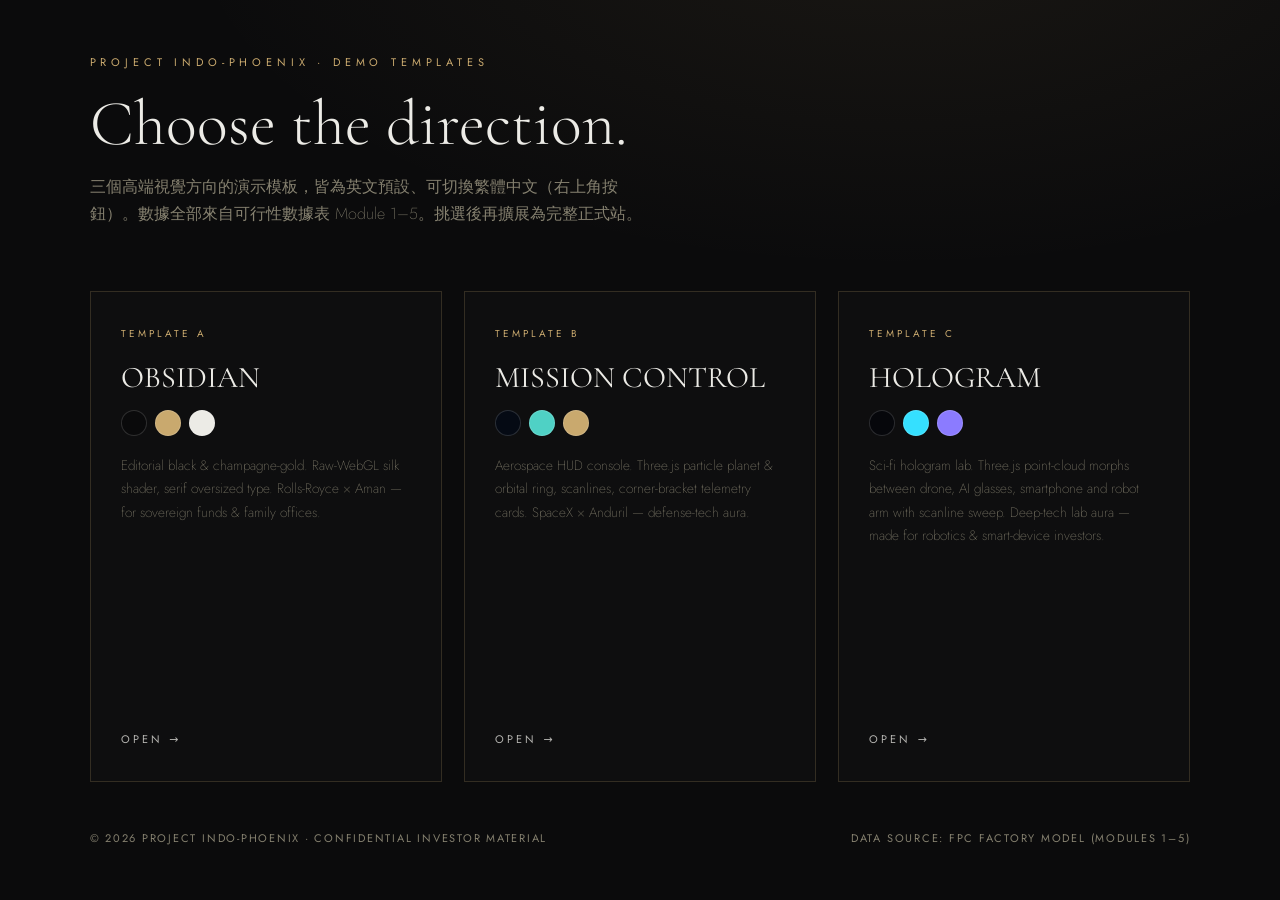
==== index.html @ f3209ee1 "feat: initial commit with Project Indo-Phoenix landing pages and DMC governance" ====
<!DOCTYPE html>
<html lang="en">
<head>
<meta charset="UTF-8">
<meta name="viewport" content="width=device-width, initial-scale=1.0">
<title>Project Indo-Phoenix — Template Selection</title>
<link rel="preconnect" href="https://fonts.googleapis.com">
<link rel="preconnect" href="https://fonts.gstatic.com" crossorigin>
<link href="https://fonts.googleapis.com/css2?family=Jost:wght@200;300;400&family=Cormorant+Garamond:ital,wght@0,300;1,300&display=swap" rel="stylesheet">
<style>
  *, *::before, *::after { margin: 0; padding: 0; box-sizing: border-box; }
  :root { --bg: #0b0b0c; --ink: #ecebe6; --accent: #c9a96e; --muted: #85806f;
          --ease: cubic-bezier(.16, 1, .3, 1); }
  body {
    background:
      radial-gradient(1200px 600px at 70% -10%, rgba(201,169,110,.08), transparent 60%),
      var(--bg);
    color: var(--ink);
    font-family: "Jost", system-ui, sans-serif;
    min-height: 100vh; display: flex; flex-direction: column;
    padding: clamp(32px, 6vh, 80px) clamp(24px, 7vw, 110px);
  }
  header .kicker {
    font-size: 11px; letter-spacing: .44em; text-transform: uppercase;
    color: var(--accent); display: block;
  }
  header h1 {
    font-family: "Cormorant Garamond", Georgia, serif;
    font-weight: 300; font-size: clamp(38px, 5vw, 72px);
    margin-top: 20px; line-height: 1.05;
  }
  header p.sub { color: var(--muted); margin-top: 16px; max-width: 560px; line-height: 1.7; font-weight: 200; }
  .grid {
    display: grid; grid-template-columns: repeat(auto-fit, minmax(280px, 1fr));
    gap: 22px; margin-top: clamp(40px, 7vh, 80px); flex: 1;
  }
  a.card {
    display: flex; flex-direction: column; text-decoration: none; color: inherit;
    border: 1px solid rgba(201,169,110,.2);
    padding: 34px 30px; min-height: 300px;
    transition: transform .5s var(--ease), border-color .5s var(--ease), background .5s var(--ease);
    background: rgba(255,255,255,.012);
  }
  a.card:hover { transform: translateY(-8px); border-color: var(--accent); background: rgba(201,169,110,.05); }
  .card .tag { font-size: 10px; letter-spacing: .3em; color: var(--accent); text-transform: uppercase; }
  .card h2 { font-family: "Cormorant Garamond", serif; font-weight: 400; font-size: 30px; margin-top: 18px; }
  .card .swatches { display: flex; gap: 8px; margin-top: 14px; }
  .card .swatches i { width: 26px; height: 26px; border-radius: 50%; border: 1px solid rgba(255,255,255,.15); }
  .card p { color: var(--muted); font-size: 13.5px; line-height: 1.75; margin-top: 18px; font-weight: 200; flex: 1; }
  .card .open { margin-top: 24px; font-size: 11px; letter-spacing: .28em; text-transform: uppercase; color: var(--ink); opacity: .75; }
  footer { margin-top: 48px; display: flex; justify-content: space-between; flex-wrap: wrap; gap: 12px;
           font-size: 11px; letter-spacing: .16em; text-transform: uppercase; color: var(--muted); }
</style>
</head>
<body>
  <header>
    <span class="kicker">Project Indo-Phoenix · Demo Templates</span>
    <h1>Choose the direction.</h1>
    <p class="sub">三個高端視覺方向的演示模板，皆為英文預設、可切換繁體中文（右上角按鈕）。數據全部來自可行性數據表 Module 1–5。挑選後再擴展為完整正式站。</p>
  </header>

  <main class="grid">
    <a class="card" href="template-a.html">
      <span class="tag">Template A</span>
      <h2>OBSIDIAN</h2>
      <div class="swatches"><i style="background:#0a0a0b"></i><i style="background:#c9a96e"></i><i style="background:#ecebe6"></i></div>
      <p>Editorial black &amp; champagne-gold. Raw-WebGL silk shader, serif oversized type. Rolls-Royce × Aman — for sovereign funds &amp; family offices.</p>
      <span class="open">Open →</span>
    </a>
    <a class="card" href="template-b.html">
      <span class="tag">Template B</span>
      <h2>MISSION CONTROL</h2>
      <div class="swatches"><i style="background:#050a14"></i><i style="background:#4fd1c5"></i><i style="background:#c9a96e"></i></div>
      <p>Aerospace HUD console. Three.js particle planet &amp; orbital ring, scanlines, corner-bracket telemetry cards. SpaceX × Anduril — defense-tech aura.</p>
      <span class="open">Open →</span>
    </a>
    <a class="card" href="template-c.html">
      <span class="tag">Template C</span>
      <h2>HOLOGRAM</h2>
      <div class="swatches"><i style="background:#06070b"></i><i style="background:#35e0ff"></i><i style="background:#8b7bff"></i></div>
      <p>Sci-fi hologram lab. Three.js point-cloud morphs between drone, AI glasses, smartphone and robot arm with scanline sweep. Deep-tech lab aura — made for robotics &amp; smart-device investors.</p>
      <span class="open">Open →</span>
    </a>
  </main>

  <footer>
    <span>© 2026 Project Indo-Phoenix · Confidential investor material</span>
    <span>Data source: FPC Factory Model (Modules 1–5)</span>
  </footer>
</body>
</html>
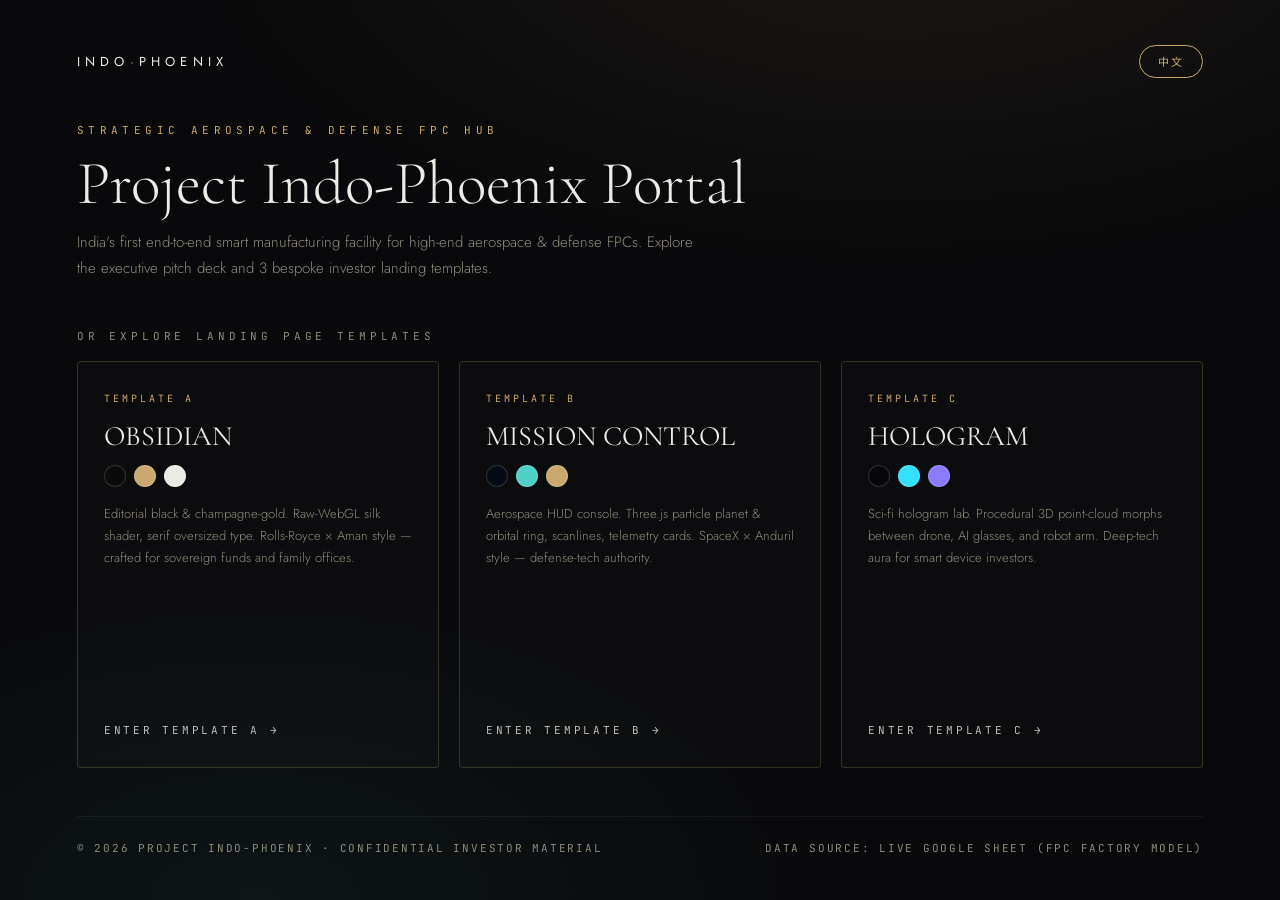
==== commit b680d695: "feat: lock presentation theme to originating template, remove direct deck launch from index.html" ====
--- a/index.html
+++ b/index.html
@@ -3,89 +3,254 @@
 <head>
 <meta charset="UTF-8">
 <meta name="viewport" content="width=device-width, initial-scale=1.0">
-<title>Project Indo-Phoenix — Template Selection</title>
+<title>Project Indo-Phoenix — Template Selection & Executive Pitch Deck</title>
 <link rel="preconnect" href="https://fonts.googleapis.com">
 <link rel="preconnect" href="https://fonts.gstatic.com" crossorigin>
-<link href="https://fonts.googleapis.com/css2?family=Jost:wght@200;300;400&family=Cormorant+Garamond:ital,wght@0,300;1,300&display=swap" rel="stylesheet">
+<link href="https://fonts.googleapis.com/css2?family=Jost:wght@200;300;400;500;600&family=Cormorant+Garamond:ital,wght@0,300;0,500;1,300&family=JetBrains+Mono:wght@300;400;600&family=Noto+Sans+TC:wght@300;400;500;700&display=swap" rel="stylesheet">
 <style>
   *, *::before, *::after { margin: 0; padding: 0; box-sizing: border-box; }
-  :root { --bg: #0b0b0c; --ink: #ecebe6; --accent: #c9a96e; --muted: #85806f;
-          --ease: cubic-bezier(.16, 1, .3, 1); }
+  :root {
+    --bg: #09090b; --ink: #ecebe6; --accent: #c9a96e; --accent-glow: rgba(201,169,110,.25);
+    --muted: #8e8a7b; --line: rgba(201,169,110,.22); --ease: cubic-bezier(.16, 1, .3, 1);
+  }
   body {
     background:
-      radial-gradient(1200px 600px at 70% -10%, rgba(201,169,110,.08), transparent 60%),
+      radial-gradient(1200px 600px at 70% -10%, rgba(201,169,110,.09), transparent 60%),
+      radial-gradient(900px 500px at 20% 100%, rgba(79,209,197,.06), transparent 65%),
       var(--bg);
     color: var(--ink);
-    font-family: "Jost", system-ui, sans-serif;
+    font-family: "Jost", "Noto Sans TC", system-ui, sans-serif;
     min-height: 100vh; display: flex; flex-direction: column;
-    padding: clamp(32px, 6vh, 80px) clamp(24px, 7vw, 110px);
-  }
+    padding: clamp(24px, 5vh, 64px) clamp(24px, 6vw, 100px);
+    -webkit-font-smoothing: antialiased;
+  }
+
+  /* Top Navigation with Lang Toggle */
+  .top-nav {
+    display: flex; align-items: center; justify-content: space-between;
+    margin-bottom: clamp(30px, 5vh, 60px);
+  }
+  .brand-logo {
+    font-size: 13px; letter-spacing: .4em; text-transform: uppercase;
+    color: var(--ink); text-decoration: none; font-weight: 400;
+  }
+  .brand-logo em { color: var(--accent); font-style: normal; }
+  .lang-btn {
+    border: 1px solid var(--accent); border-radius: 999px;
+    background: transparent; color: var(--accent);
+    font-family: inherit; font-size: 11px; letter-spacing: .2em;
+    padding: 7px 18px; cursor: pointer; transition: all .3s var(--ease);
+  }
+  .lang-btn:hover { background: var(--accent); color: var(--bg); }
+
+  /* Header Section */
   header .kicker {
-    font-size: 11px; letter-spacing: .44em; text-transform: uppercase;
+    font-family: "JetBrains Mono", monospace;
+    font-size: 11px; letter-spacing: .4em; text-transform: uppercase;
     color: var(--accent); display: block;
   }
   header h1 {
-    font-family: "Cormorant Garamond", Georgia, serif;
-    font-weight: 300; font-size: clamp(38px, 5vw, 72px);
-    margin-top: 20px; line-height: 1.05;
-  }
-  header p.sub { color: var(--muted); margin-top: 16px; max-width: 560px; line-height: 1.7; font-weight: 200; }
+    font-family: "Cormorant Garamond", Georgia, "Noto Sans TC", serif;
+    font-weight: 300; font-size: clamp(36px, 4.8vw, 68px);
+    margin-top: 14px; line-height: 1.06;
+  }
+  header p.sub {
+    color: var(--muted); margin-top: 14px; max-width: 620px;
+    line-height: 1.7; font-weight: 300; font-size: 15px;
+  }
+
+  /* Presentation Master Banner Card */
+  .deck-banner-card {
+    margin-top: 32px;
+    background: linear-gradient(135deg, rgba(201,169,110,.14) 0%, rgba(20,20,26,.85) 100%);
+    border: 1px solid var(--accent);
+    border-radius: 6px; padding: 28px 32px;
+    display: flex; align-items: center; justify-content: space-between; gap: 24px;
+    text-decoration: none; color: inherit;
+    box-shadow: 0 16px 48px rgba(0,0,0,.5), 0 0 32px var(--accent-glow);
+    transition: transform .4s var(--ease), box-shadow .4s var(--ease), border-color .4s var(--ease);
+    position: relative; overflow: hidden;
+  }
+  .deck-banner-card:hover {
+    transform: translateY(-4px);
+    border-color: #fff;
+    box-shadow: 0 20px 56px rgba(0,0,0,.6), 0 0 44px var(--accent-glow);
+  }
+  .deck-banner-left { max-width: 760px; }
+  .deck-badge {
+    display: inline-block; font-family: "JetBrains Mono", monospace;
+    font-size: 10px; letter-spacing: .25em; text-transform: uppercase;
+    color: var(--accent); border: 1px solid var(--accent); padding: 3px 9px;
+    border-radius: 999px; margin-bottom: 12px;
+  }
+  .deck-banner-title {
+    font-family: "Cormorant Garamond", "Noto Sans TC", serif;
+    font-size: clamp(24px, 2.6vw, 34px); font-weight: 500; margin-bottom: 8px;
+    color: var(--ink);
+  }
+  .deck-banner-desc { font-size: 13.5px; color: var(--muted); line-height: 1.6; }
+  .deck-btn-enter {
+    background: var(--accent); color: var(--bg);
+    font-family: "JetBrains Mono", monospace; font-size: 12px; font-weight: 600;
+    letter-spacing: .2em; text-transform: uppercase; padding: 12px 24px;
+    border-radius: 999px; flex-shrink: 0; display: flex; align-items: center; gap: 8px;
+    transition: all .3s var(--ease);
+  }
+  .deck-banner-card:hover .deck-btn-enter {
+    background: #fff; color: #000; box-shadow: 0 0 20px rgba(255,255,255,.6);
+  }
+
+  /* Template Grids */
+  .grid-title {
+    font-family: "JetBrains Mono", monospace; font-size: 11px;
+    letter-spacing: .35em; text-transform: uppercase; color: var(--muted);
+    margin-top: 48px; margin-bottom: 18px;
+  }
   .grid {
     display: grid; grid-template-columns: repeat(auto-fit, minmax(280px, 1fr));
-    gap: 22px; margin-top: clamp(40px, 7vh, 80px); flex: 1;
+    gap: 20px; flex: 1;
   }
   a.card {
     display: flex; flex-direction: column; text-decoration: none; color: inherit;
-    border: 1px solid rgba(201,169,110,.2);
-    padding: 34px 30px; min-height: 300px;
-    transition: transform .5s var(--ease), border-color .5s var(--ease), background .5s var(--ease);
-    background: rgba(255,255,255,.012);
-  }
-  a.card:hover { transform: translateY(-8px); border-color: var(--accent); background: rgba(201,169,110,.05); }
-  .card .tag { font-size: 10px; letter-spacing: .3em; color: var(--accent); text-transform: uppercase; }
-  .card h2 { font-family: "Cormorant Garamond", serif; font-weight: 400; font-size: 30px; margin-top: 18px; }
-  .card .swatches { display: flex; gap: 8px; margin-top: 14px; }
-  .card .swatches i { width: 26px; height: 26px; border-radius: 50%; border: 1px solid rgba(255,255,255,.15); }
-  .card p { color: var(--muted); font-size: 13.5px; line-height: 1.75; margin-top: 18px; font-weight: 200; flex: 1; }
-  .card .open { margin-top: 24px; font-size: 11px; letter-spacing: .28em; text-transform: uppercase; color: var(--ink); opacity: .75; }
-  footer { margin-top: 48px; display: flex; justify-content: space-between; flex-wrap: wrap; gap: 12px;
-           font-size: 11px; letter-spacing: .16em; text-transform: uppercase; color: var(--muted); }
+    border: 1px solid var(--line); border-radius: 4px;
+    padding: 30px 26px; min-height: 280px;
+    transition: transform .4s var(--ease), border-color .4s var(--ease), background .4s var(--ease);
+    background: rgba(255,255,255,.015);
+  }
+  a.card:hover { transform: translateY(-6px); border-color: var(--accent); background: rgba(201,169,110,.05); }
+  .card .tag { font-family: "JetBrains Mono", monospace; font-size: 10px; letter-spacing: .3em; color: var(--accent); text-transform: uppercase; }
+  .card h2 { font-family: "Cormorant Garamond", serif; font-weight: 400; font-size: 28px; margin-top: 14px; }
+  .card .swatches { display: flex; gap: 8px; margin-top: 12px; }
+  .card .swatches i { width: 22px; height: 22px; border-radius: 50%; border: 1px solid rgba(255,255,255,.15); }
+  .card p { color: var(--muted); font-size: 13px; line-height: 1.7; margin-top: 16px; font-weight: 300; flex: 1; }
+  .card .open {
+    margin-top: 20px; font-family: "JetBrains Mono", monospace;
+    font-size: 11px; letter-spacing: .25em; text-transform: uppercase;
+    color: var(--ink); opacity: .8; display: flex; align-items: center; gap: 6px;
+  }
+
+  footer {
+    margin-top: 48px; display: flex; justify-content: space-between; flex-wrap: wrap; gap: 12px;
+    font-family: "JetBrains Mono", monospace; font-size: 11px; letter-spacing: .16em;
+    text-transform: uppercase; color: var(--muted); border-top: 1px solid rgba(255,255,255,.05);
+    padding-top: 24px;
+  }
 </style>
 </head>
 <body>
+  <!-- Top Nav -->
+  <div class="top-nav">
+    <a class="brand-logo" href="#">INDO<em>·</em>PHOENIX</a>
+    <button class="lang-btn" id="langToggleBtn" onclick="toggleIndexLang()">中文</button>
+  </div>
+
   <header>
-    <span class="kicker">Project Indo-Phoenix · Demo Templates</span>
-    <h1>Choose the direction.</h1>
-    <p class="sub">三個高端視覺方向的演示模板，皆為英文預設、可切換繁體中文（右上角按鈕）。數據全部來自可行性數據表 Module 1–5。挑選後再擴展為完整正式站。</p>
+    <span class="kicker" id="idxKicker">Strategic Aerospace &amp; Defense FPC Hub</span>
+    <h1 id="idxTitle">Choose the Direction.</h1>
+    <p class="sub" id="idxSub">三個高端視覺方向的演示落地頁，皆為英文預設、可切換繁體中文（右上角按鈕）。各模板內部均內建專屬全息 WebPPT 商業計劃演示。挑選後直接轉發對應客戶。</p>
   </header>
 
+  <!-- Template Grids -->
+  <div class="grid-title" id="idxGridTitle">Choose an Investor Landing Page Template</div>
   <main class="grid">
-    <a class="card" href="template-a.html">
+    <a class="card" id="cardA" href="template-a.html">
       <span class="tag">Template A</span>
       <h2>OBSIDIAN</h2>
       <div class="swatches"><i style="background:#0a0a0b"></i><i style="background:#c9a96e"></i><i style="background:#ecebe6"></i></div>
-      <p>Editorial black &amp; champagne-gold. Raw-WebGL silk shader, serif oversized type. Rolls-Royce × Aman — for sovereign funds &amp; family offices.</p>
-      <span class="open">Open →</span>
+      <p id="cardADesc">Editorial black &amp; champagne-gold. Raw-WebGL silk shader, serif oversized type. Rolls-Royce × Aman — for sovereign funds &amp; family offices.</p>
+      <span class="open" id="cardAOpen">Enter Template A →</span>
     </a>
-    <a class="card" href="template-b.html">
+    <a class="card" id="cardB" href="template-b.html">
       <span class="tag">Template B</span>
       <h2>MISSION CONTROL</h2>
       <div class="swatches"><i style="background:#050a14"></i><i style="background:#4fd1c5"></i><i style="background:#c9a96e"></i></div>
-      <p>Aerospace HUD console. Three.js particle planet &amp; orbital ring, scanlines, corner-bracket telemetry cards. SpaceX × Anduril — defense-tech aura.</p>
-      <span class="open">Open →</span>
+      <p id="cardBDesc">Aerospace HUD console. Three.js particle planet &amp; orbital ring, scanlines, corner-bracket telemetry cards. SpaceX × Anduril — defense-tech aura.</p>
+      <span class="open" id="cardBOpen">Enter Template B →</span>
     </a>
-    <a class="card" href="template-c.html">
+    <a class="card" id="cardC" href="template-c.html">
       <span class="tag">Template C</span>
       <h2>HOLOGRAM</h2>
       <div class="swatches"><i style="background:#06070b"></i><i style="background:#35e0ff"></i><i style="background:#8b7bff"></i></div>
-      <p>Sci-fi hologram lab. Three.js point-cloud morphs between drone, AI glasses, smartphone and robot arm with scanline sweep. Deep-tech lab aura — made for robotics &amp; smart-device investors.</p>
-      <span class="open">Open →</span>
+      <p id="cardCDesc">Sci-fi hologram lab. Three.js point-cloud morphs between drone, AI glasses, smartphone and robot arm with scanline sweep. Deep-tech aura.</p>
+      <span class="open" id="cardCOpen">Enter Template C →</span>
     </a>
   </main>
 
   <footer>
     <span>© 2026 Project Indo-Phoenix · Confidential investor material</span>
-    <span>Data source: FPC Factory Model (Modules 1–5)</span>
+    <span>Data source: Live Google Sheet (FPC Factory Model)</span>
   </footer>
+
+  <!-- Dedicated Independent Dual-Language Script for Index Portal (Zero Cloud Requirement) -->
+  <script>
+    const INDEX_I18N = {
+      en: {
+        toggleBtn: "中文",
+        kicker: "Strategic Aerospace & Defense FPC Hub",
+        title: "Project Indo-Phoenix Portal",
+        sub: "India's first end-to-end smart manufacturing facility for high-end aerospace & defense FPCs. Explore the executive pitch deck and 3 bespoke investor landing templates.",
+        deckBadge: "★ Master Presentation",
+        deckTitle: "Executive Investor WebPPT Deck",
+        deckDesc: "Immersive 3D origami stage transitions, live dynamic financial model (directly driven by Google Sheet SSOT), and full 10-slide feasibility pitch deck.",
+        deckBtn: "Launch Deck →",
+        gridTitle: "Or Explore Landing Page Templates",
+        cardADesc: "Editorial black & champagne-gold. Raw-WebGL silk shader, serif oversized type. Rolls-Royce × Aman style — crafted for sovereign funds and family offices.",
+        cardAOpen: "Enter Template A →",
+        cardBDesc: "Aerospace HUD console. Three.js particle planet & orbital ring, scanlines, telemetry cards. SpaceX × Anduril style — defense-tech authority.",
+        cardBOpen: "Enter Template B →",
+        cardCDesc: "Sci-fi hologram lab. Procedural 3D point-cloud morphs between drone, AI glasses, and robot arm. Deep-tech aura for smart device investors.",
+        cardCOpen: "Enter Template C →"
+      },
+      zh: {
+        toggleBtn: "EN",
+        kicker: "印度戰略性航太與國防 FPC 樞紐",
+        title: "印度鳳凰計畫 · 入口總覽",
+        sub: "印度首座高階航太與國防 FPC 軟板智慧製造工廠。為全球頂級投資機構打造，具備全動態商業計劃演示 WebPPT 與 3 套奢華演示落地頁。",
+        deckBadge: "★ 商業計劃演示總綱",
+        deckTitle: "投資人商業計劃 WebPPT 演示",
+        deckDesc: "沉浸式 3D 空間折疊轉場、全動態財務模型（實時直連 Google Sheet 數據真源）、完整 10 頁深度投資分析報告。",
+        deckBtn: "進入商業計劃 PPT →",
+        gridTitle: "或進入三套主題落地頁",
+        cardADesc: "黑金奢華編輯風格。原生 WebGL 絲綢流動 Shader，襯線尊榮排版。勞斯萊斯 × 安縵酒店質感——獻給主權基金與家族辦公室。",
+        cardAOpen: "進入模板 A →",
+        cardBDesc: "航太 HUD 任務控制台。Three.js 粒子星球與軌道光環，遙測數據儀表。SpaceX × Anduril 權威國防科技感。",
+        cardBOpen: "進入模板 B →",
+        cardCDesc: "科幻全息實驗室。無人機、AI 眼鏡與機器手臂 3D 點雲動態變換。前沿深科技風——專為智慧硬體投資人打造。",
+        cardCOpen: "進入模板 C →"
+      }
+    };
+
+    let idxLang = localStorage.getItem("ipx-lang") || "en";
+
+    function applyIndexLang(l) {
+      idxLang = l;
+      localStorage.setItem("ipx-lang", l);
+      const dict = INDEX_I18N[l];
+
+      document.getElementById("langToggleBtn").textContent = dict.toggleBtn;
+      document.getElementById("idxKicker").textContent = dict.kicker;
+      document.getElementById("idxTitle").textContent = dict.title;
+      document.getElementById("idxSub").textContent = dict.sub;
+      document.getElementById("idxGridTitle").textContent = dict.gridTitle;
+      document.getElementById("cardADesc").textContent = dict.cardADesc;
+      document.getElementById("cardAOpen").textContent = dict.cardAOpen;
+      document.getElementById("cardBDesc").textContent = dict.cardBDesc;
+      document.getElementById("cardBOpen").textContent = dict.cardBOpen;
+      document.getElementById("cardCDesc").textContent = dict.cardCDesc;
+      document.getElementById("cardCOpen").textContent = dict.cardCOpen;
+
+      // Update link parameters
+      document.getElementById("cardA").href = `template-a.html`;
+      document.getElementById("cardB").href = `template-b.html`;
+      document.getElementById("cardC").href = `template-c.html`;
+    }
+
+    function toggleIndexLang() {
+      applyIndexLang(idxLang === "en" ? "zh" : "en");
+    }
+
+    // Init
+    applyIndexLang(idxLang);
+  </script>
 </body>
 </html>
